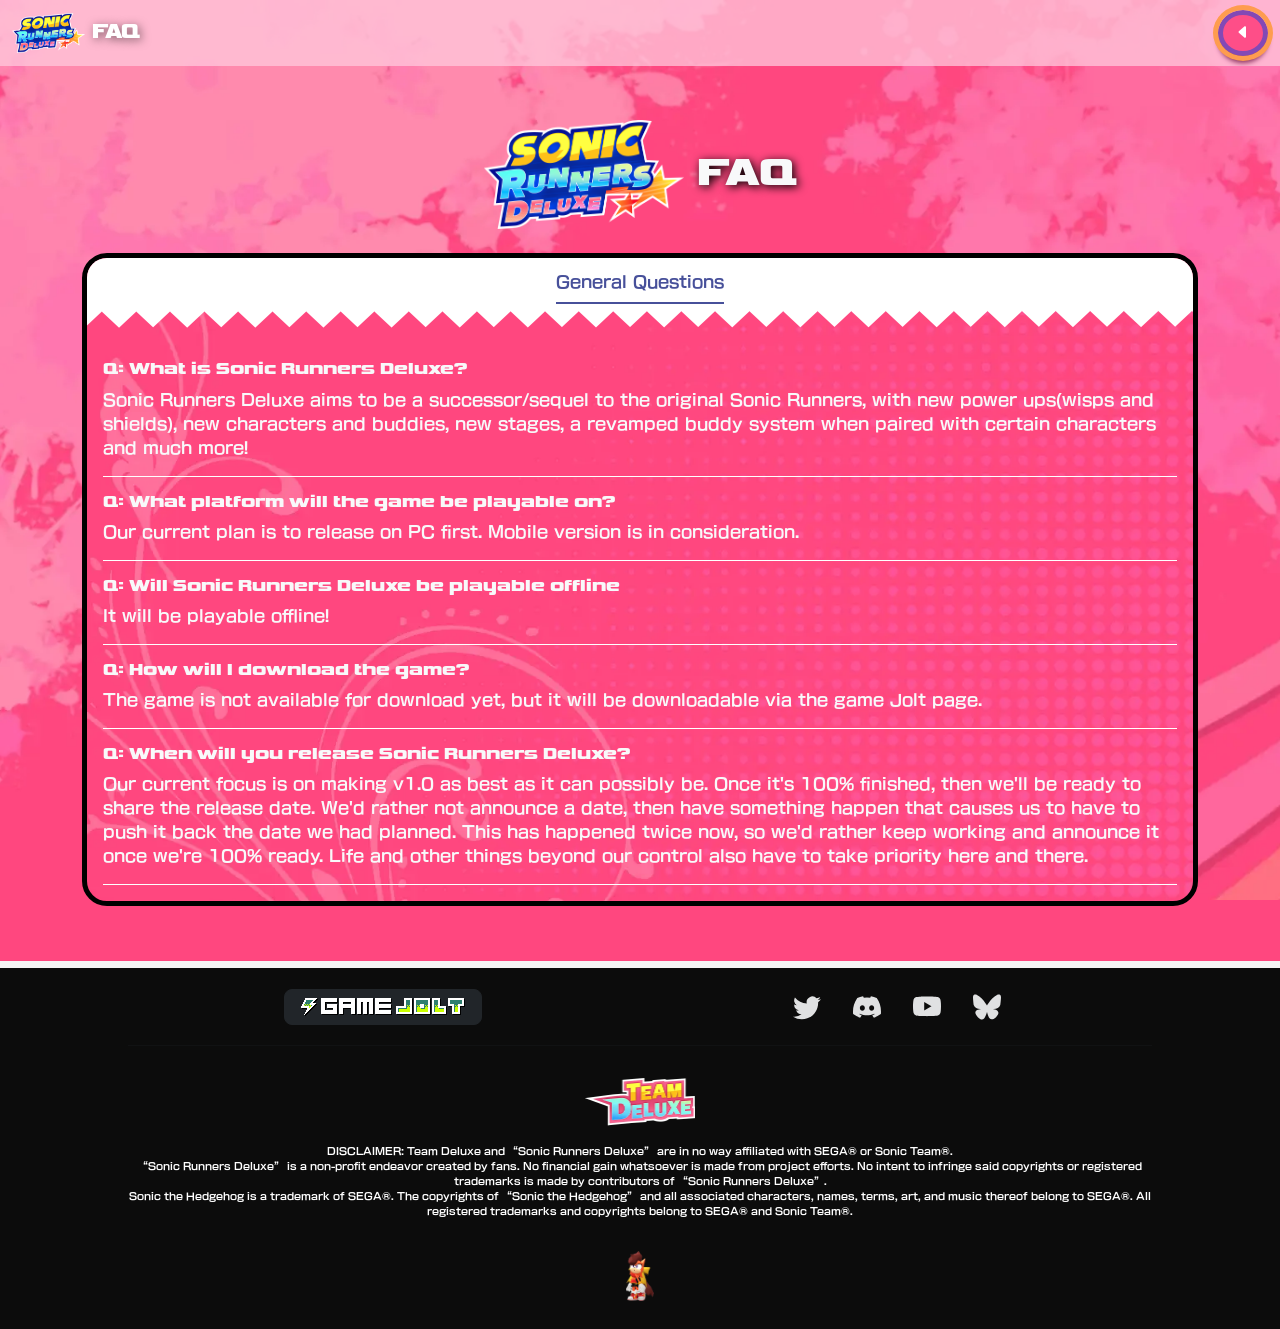
==== faq.html @ 95d9415d "Add files via upload" ====
<!DOCTYPE html>
<html lang="en">

<head>
    <meta charset="UTF-8">
    <meta name="viewport" content="width=device-width, initial-scale=1.0">
    <title>FAQ - Sonic Runners Deluxe</title>

    <meta property="og:site_name" content="Sonic Runners Deluxe" />
    <meta property="og:title" content="Sonic Runners Deluxe | Official Website" />
    <meta property="og:type" content="website" />
    <meta property="og:url" content="https://srdeluxe.gamejolt.io/SonicRunnersDeluxe/" />
    <meta property=og:image content="https://srdeluxe.gamejolt.io/SonicRunnersDeluxe/media/SRD_Logo.png" />
    <meta name="twitter:card" content="summary_large_image" />

    <link rel="icon" href="media/fav_icon.webp">

    <link rel="stylesheet" href="css/faq_style.css" type="text/css">
</head>

<body>
    <nav class="navbar navbar-expand-lg" data-bs-theme="dark">
        <div class="container-fluid">
            <a class="navbar-brand"
                style="text-shadow: 2px 2px 10px rgba(0, 0, 0, 0.5);font-family: SiteHeading; text-transform: uppercase;">
                <img src="media/SRD_Logo.png" alt="Sonic Runners Deluxe Logo"> FAQ
            </a>
            <div class="d-flex">
                <a class="btn btn-srdxnav" href="./" role="button">
                    <span class="bi bi-caret-left-fill"></span>
                </a>
            </div>
        </div>
    </nav>
    <main>
        <div class="container text-light ">
            <div class="creditpage">
                <div class="py-3" oncontextmenu="return false" onmousedown="return false" onselectstart="return false">
                    <h1 class="text-light text-center "><img class="img-fluid" src="media/SRD_Logo.png"
                            alt="Sonic Runners Deluxe Logo" width="200"> FAQ</h1>
                </div>
                <div class="mb-3">
                    <div class="faqbox" oncontextmenu="return false">
                        <section id="faqheader">
                            <div class="faqheadernav" id="faq-nav">
                                <ul class="nav nav-underline justify-content-center">
                                    <li class="nav-item">
                                        <a class="nav-link active" data-bs-toggle="tab"
                                            data-bs-target="#general-questions-tab" role="tab">General
                                            Questions</a>
                                    </li>
                                    <!--<li class="nav-item">
                                        <a class="nav-link" data-bs-toggle="tab" data-bs-target="#general-questions-tab"
                                            role="tab">Game Questions</a>
                                    </li>
                                    <li class="nav-item">
                                        <a class="nav-link disabled" data-bs-toggle="tab"
                                            data-bs-target="#general-questions-tab" role="tab">Troubleshooting</a>
                                    </li>-->
                                </ul>
                            </div>
                            <div class="faqheaderfooter"></div>
                        </section>
                        <div class="faqcontentbox card-body">
                            <div class="tab-content" id="creditlist">
                                <div class="tab-pane fade show active" id="qeneral-questions-tab" role="tabpanel"
                                    aria-labelledby="main-tab" tabindex="0">

                                    <div class="questionContainer">
                                        <h6>What is Sonic Runners Deluxe?</h6>
                                        <p>Sonic Runners Deluxe aims to be a successor/sequel to the original Sonic
                                            Runners, with new power ups(wisps and shields), new characters and buddies,
                                            new stages, a revamped buddy system when paired with certain characters and
                                            much more!</p>
                                    </div>

                                    <div class="questionContainer">
                                        <h6>What platform will the game be playable on?</h6>
                                        <p>Our current plan is to release on PC first. Mobile version is in
                                            consideration.</p>
                                    </div>


                                    <div class="questionContainer">
                                        <h6>Will Sonic Runners Deluxe be playable offline</h6>
                                        <p>It will be playable offline!</p>
                                    </div>

                                    <div class="questionContainer">
                                        <h6>How will I download the game?</h6>
                                        <p>The game is not available for download yet, but it will be downloadable via
                                            the game Jolt page.</p>
                                    </div>

                                    <div class="questionContainer">
                                        <h6>When will you release Sonic Runners Deluxe?</h6>
                                        <p>Our current focus is on making v1.0 as best as it can possibly be. Once it's
                                            100% finished, then we'll be ready to share the release date. We'd rather
                                            not announce a date, then have something happen that causes us to have to
                                            push it back the date we had planned. This has happened twice now, so we'd
                                            rather keep working and announce it once we're 100% ready. Life and other
                                            things beyond our control also have to take priority here and there.</p>
                                    </div>
                                </div>
                            </div>
                        </div>
                    </div>
                </div>
            </div>
    </main>
    <!--Footer Section-->
    <footer id="footer-section">
        <div class="row g-1">
            <div class="col-lg-6  my-auto">
                <div class="d-grid d-md-block">
                    <a href="https://gamejolt.com/games/SonicRunnersDeluxe/993254" type="button"
                        class="btn btn-lg btn-dark" target="_blank"><img src="media/gamejolt/e88e2b55.png"
                            class="img-fluid"></a>
                </div>
            </div>
            <div class="col-lg-6  my-auto">
                <div class="top-footer-group">
                    <div class="footer-socials">
                        <ul class="nav justify-content-center">
                            <li class="nav-item">
                                <a class="nav-link link-light" href="https://twitter.com/sonicrunnersDX"
                                    target="_blank"><svg xmlns="http://www.w3.org/2000/svg" width="28" height="28"
                                        fill="currentColor" class="bi bi-twitter" viewBox="0 0 16 16">
                                        <path
                                            d="M5.026 15c6.038 0 9.341-5.003 9.341-9.334 0-.14 0-.282-.006-.422A6.685 6.685 0 0 0 16 3.542a6.658 6.658 0 0 1-1.889.518 3.301 3.301 0 0 0 1.447-1.817 6.533 6.533 0 0 1-2.087.793A3.286 3.286 0 0 0 7.875 6.03a9.325 9.325 0 0 1-6.767-3.429 3.289 3.289 0 0 0 1.018 4.382A3.323 3.323 0 0 1 .64 6.575v.045a3.288 3.288 0 0 0 2.632 3.218 3.203 3.203 0 0 1-.865.115 3.23 3.23 0 0 1-.614-.057 3.283 3.283 0 0 0 3.067 2.277A6.588 6.588 0 0 1 .78 13.58a6.32 6.32 0 0 1-.78-.045A9.344 9.344 0 0 0 5.026 15z" />
                                    </svg></a>
                            </li>
                            <li class="nav-item">
                                <a class="nav-link link-light" href="https://discord.gg/AVV3YgN9W3" target="_blank"><svg
                                        xmlns="http://www.w3.org/2000/svg" width="28" height="28" fill="currentColor"
                                        class="bi bi-discord" viewBox="0 0 16 16">
                                        <path
                                            d="M13.545 2.907a13.227 13.227 0 0 0-3.257-1.011.05.05 0 0 0-.052.025c-.141.25-.297.577-.406.833a12.19 12.19 0 0 0-3.658 0 8.258 8.258 0 0 0-.412-.833.051.051 0 0 0-.052-.025c-1.125.194-2.22.534-3.257 1.011a.041.041 0 0 0-.021.018C.356 6.024-.213 9.047.066 12.032c.001.014.01.028.021.037a13.276 13.276 0 0 0 3.995 2.02.05.05 0 0 0 .056-.019c.308-.42.582-.863.818-1.329a.05.05 0 0 0-.01-.059.051.051 0 0 0-.018-.011 8.875 8.875 0 0 1-1.248-.595.05.05 0 0 1-.02-.066.051.051 0 0 1 .015-.019c.084-.063.168-.129.248-.195a.05.05 0 0 1 .051-.007c2.619 1.196 5.454 1.196 8.041 0a.052.052 0 0 1 .053.007c.08.066.164.132.248.195a.051.051 0 0 1-.004.085 8.254 8.254 0 0 1-1.249.594.05.05 0 0 0-.03.03.052.052 0 0 0 .003.041c.24.465.515.909.817 1.329a.05.05 0 0 0 .056.019 13.235 13.235 0 0 0 4.001-2.02.049.049 0 0 0 .021-.037c.334-3.451-.559-6.449-2.366-9.106a.034.034 0 0 0-.02-.019Zm-8.198 7.307c-.789 0-1.438-.724-1.438-1.612 0-.889.637-1.613 1.438-1.613.807 0 1.45.73 1.438 1.613 0 .888-.637 1.612-1.438 1.612Zm5.316 0c-.788 0-1.438-.724-1.438-1.612 0-.889.637-1.613 1.438-1.613.807 0 1.451.73 1.438 1.613 0 .888-.631 1.612-1.438 1.612Z" />
                                    </svg></a>
                            </li>
                            <li class="nav-item">
                                <a class="nav-link link-light" href="https://youtube.com/@sonicrunnersdeluxe"
                                    target="_blank"><svg xmlns="http://www.w3.org/2000/svg" width="28" height="28"
                                        fill="currentColor" class="bi bi-youtube" viewBox="0 0 16 16">
                                        <path
                                            d="M8.051 1.999h.089c.822.003 4.987.033 6.11.335a2.01 2.01 0 0 1 1.415 1.42c.101.38.172.883.22 1.402l.01.104.022.26.008.104c.065.914.073 1.77.074 1.957v.075c-.001.194-.01 1.108-.082 2.06l-.008.105-.009.104c-.05.572-.124 1.14-.235 1.558a2.007 2.007 0 0 1-1.415 1.42c-1.16.312-5.569.334-6.18.335h-.142c-.309 0-1.587-.006-2.927-.052l-.17-.006-.087-.004-.171-.007-.171-.007c-1.11-.049-2.167-.128-2.654-.26a2.007 2.007 0 0 1-1.415-1.419c-.111-.417-.185-.986-.235-1.558L.09 9.82l-.008-.104A31.4 31.4 0 0 1 0 7.68v-.123c.002-.215.01-.958.064-1.778l.007-.103.003-.052.008-.104.022-.26.01-.104c.048-.519.119-1.023.22-1.402a2.007 2.007 0 0 1 1.415-1.42c.487-.13 1.544-.21 2.654-.26l.17-.007.172-.006.086-.003.171-.007A99.788 99.788 0 0 1 7.858 2h.193zM6.4 5.209v4.818l4.157-2.408L6.4 5.209z" />
                                    </svg></a>
                            </li>
                            <li class="nav-item">
                                <a class="nav-link link-light" href="https://sonicrunnersdeluxe.bsky.social"
                                    target="_blank"><svg xmlns="http://www.w3.org/2000/svg" width="28" height="28"
                                        viewBox="0 0 24 24">
                                        <path fill="currentColor"
                                            d="M12 10.8c-1.087-2.114-4.046-6.053-6.798-7.995C2.566.944 1.561 1.266.902 1.565C.139 1.908 0 3.08 0 3.768c0 .69.378 5.65.624 6.479c.815 2.736 3.713 3.66 6.383 3.364q.204-.03.415-.056q-.207.033-.415.056c-3.912.58-7.387 2.005-2.83 7.078c5.013 5.19 6.87-1.113 7.823-4.308c.953 3.195 2.05 9.271 7.733 4.308c4.267-4.308 1.172-6.498-2.74-7.078a9 9 0 0 1-.415-.056q.21.026.415.056c2.67.297 5.568-.628 6.383-3.364c.246-.828.624-5.79.624-6.478c0-.69-.139-1.861-.902-2.206c-.659-.298-1.664-.62-4.3 1.24C16.046 4.748 13.087 8.687 12 10.8" />
                                    </svg></a>
                            </li>
                        </ul>
                    </div>
                </div>
            </div>
        </div>
        <hr>
        <img src="media/teamdeluxelogo.webp" class="FooterTeamLogo" alt="Team Deluxe Logo" data-bs-toggle="modal"
            data-bs-target="#creditsModal">
        <p>DISCLAIMER: <strong data-bs-toggle="modal" data-bs-target="#creditsModal">Team Deluxe</strong> and
            <strong>“Sonic
                Runners Deluxe”</strong>
            are in no way affiliated with SEGA® or Sonic Team®.<br>“Sonic Runners Deluxe” is a non-profit endeavor
            created
            by
            fans.
            No financial gain whatsoever is made from project efforts. No intent to infringe said copyrights or
            registered
            trademarks is made
            by contributors of “Sonic Runners Deluxe”.<br>Sonic the Hedgehog is a trademark of SEGA®. The copyrights of
            “Sonic
            the Hedgehog” and all associated characters, names, terms, art, and music thereof belong to SEGA®. All
            registered trademarks and copyrights belong to SEGA® and Sonic Team®.
        </p>
        <img oncontextmenu="return false" onmousedown="return false" onselectstart="return false"
            src="media/TiaraFooter.webp" class="tiarafooter">
    </footer>
    <script src="css/bootstrap.bundle.min.js"></script>
</body>

</html>
---- css/faq_style.css ----
@import url(style.css);

main {
    background-image: url(../media/sitebkg.webp);
    position: relative;
    background-position: center;
    background-size: cover;
    background-repeat: no-repeat;
    background-attachment: fixed;
    padding: 3% 0;
}

main h1 {
    color: white;
    text-shadow: 2px 2px 10px rgba(0, 0, 0, 1);
    font-family: SiteHeading;
    text-transform: uppercase;
}

/*#footer-hr {
    background-color: whitesmoke;
    padding: 20px;
    text-align: center;
    border-top: 2px solid black;
}

#footer-hr a {
    text-align: center;
    padding: 5%;
    font-size: large;
    color: black;
    text-decoration: none;
}*/

.faqbox {
    font-family: NewRodinPro-B;
    background-image: url(../media/creditboxbkg.webp);
    position: relative;
    background-position: center;
    background-size: cover;
    background-repeat: no-repeat;
    border: solid 5px #000;
    border-radius: 25px;
}

/*#faqlist h5 {
    font-family: siteHeading;
    -webkit-text-stroke: 10px #000;
    paint-order: stroke fill;
    text-transform: uppercase;
}

#faqlist strong {
    font-family: siteHeading;
    -webkit-text-stroke: 5px #000;
    paint-order: stroke fill;
    text-transform: uppercase;
}*/

.faqheadernav {
    background-color: white;
    border-radius: 20px 20px 0 0;
}

.faqheaderfooter {
    width: 100%;
    height: 20px;
    background: url(../media/creditheaderfooter.png) 0 0 repeat-x;
}

.faqcontentbox {
    padding: 1em;
}



.faqheadernav .nav-link {
    margin: 0.25em;
    color: #000;

}

.faqheadernav .nav-link.active {
    color: #47509a;
}

.questionContainer {
    border-bottom: solid 1px #fff;
}

.questionContainer h6 {
    margin-top: 1em;
    font-family: SiteHeading;
    font-weight: bold;
}


.questionContainer h6::before {
    content: "Q: ";
}
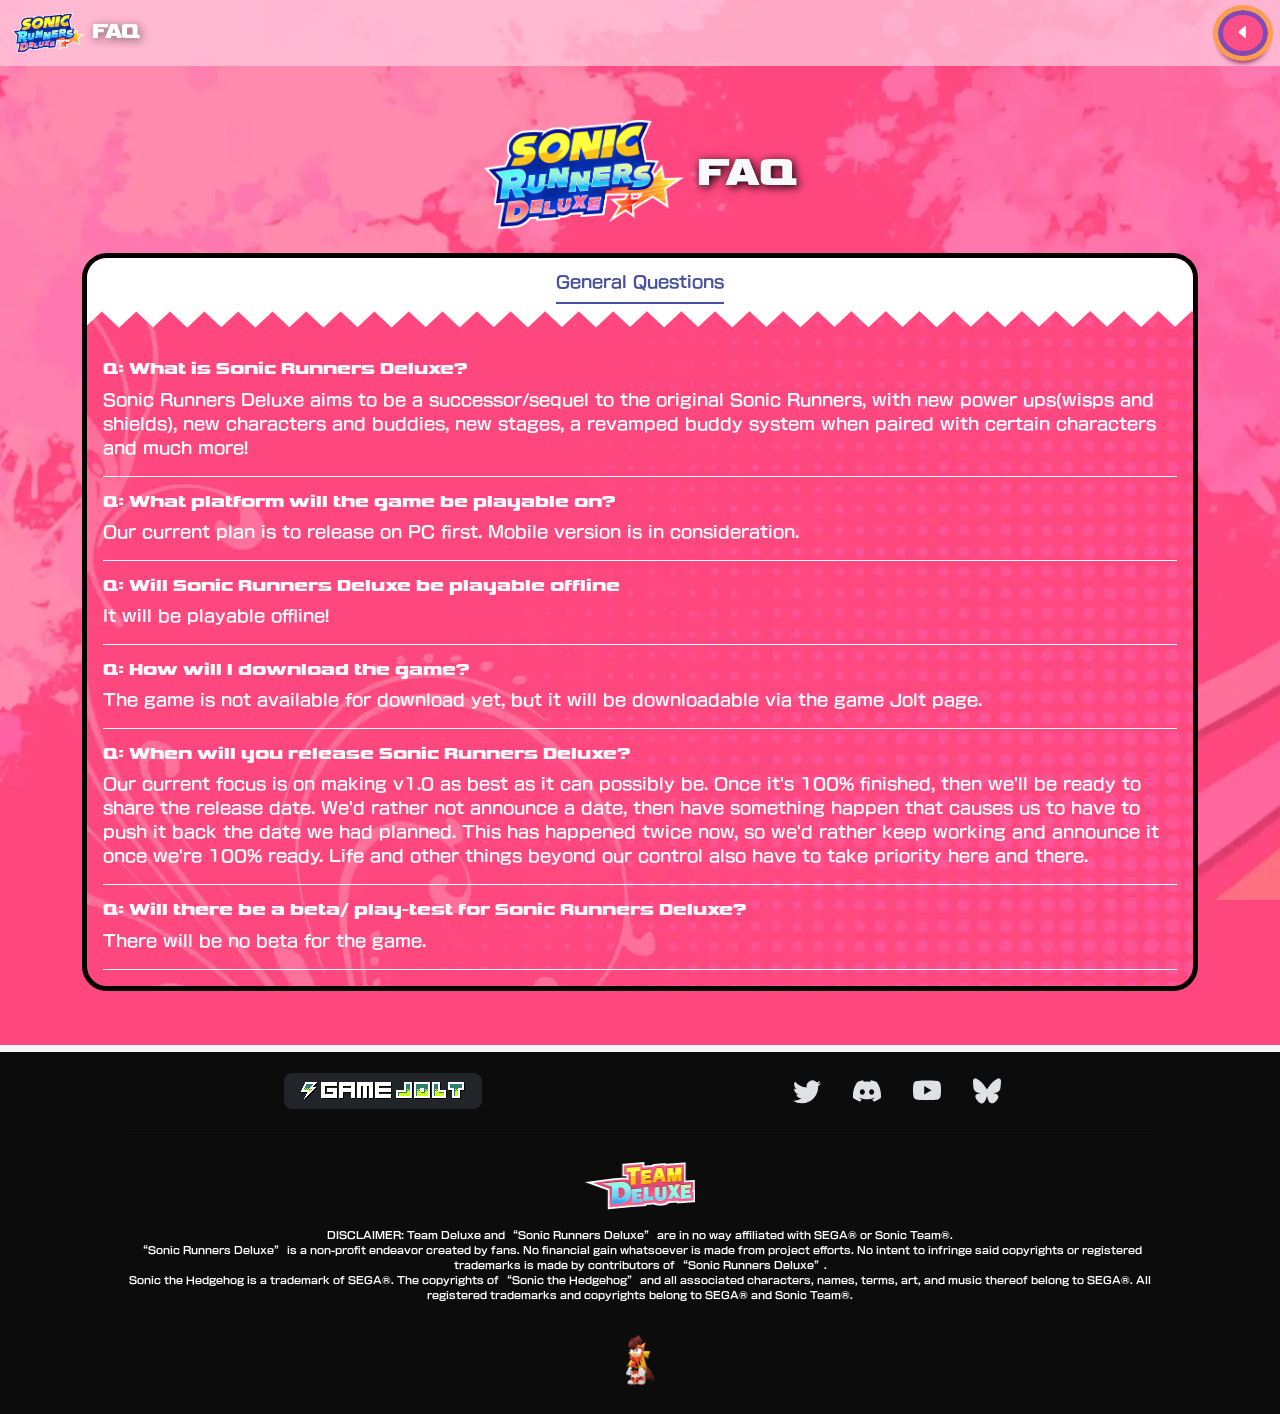
==== commit df99a752: "Update faq.html Added (1) Question: There will be no beta for the game." ====
--- a/faq.html
+++ b/faq.html
@@ -101,6 +101,12 @@
                                             rather keep working and announce it once we're 100% ready. Life and other
                                             things beyond our control also have to take priority here and there.</p>
                                     </div>
+
+                                    <div class="questionContainer">
+                                        <h6>Will there be a beta/ play-test for Sonic Runners Deluxe?</h6>
+                                        <p>There will be no beta for the game.</p>
+                                    </div>
+                                    
                                 </div>
                             </div>
                         </div>
@@ -160,9 +166,8 @@
             </div>
         </div>
         <hr>
-        <img src="media/teamdeluxelogo.webp" class="FooterTeamLogo" alt="Team Deluxe Logo" data-bs-toggle="modal"
-            data-bs-target="#creditsModal">
-        <p>DISCLAIMER: <strong data-bs-toggle="modal" data-bs-target="#creditsModal">Team Deluxe</strong> and
+        <img src="media/teamdeluxelogo.webp" class="FooterTeamLogo" alt="Team Deluxe Logo">
+        <p>DISCLAIMER: <strong>Team Deluxe</strong> and
             <strong>“Sonic
                 Runners Deluxe”</strong>
             are in no way affiliated with SEGA® or Sonic Team®.<br>“Sonic Runners Deluxe” is a non-profit endeavor
@@ -183,4 +188,4 @@
     <script src="css/bootstrap.bundle.min.js"></script>
 </body>
 
-</html>+</html>
